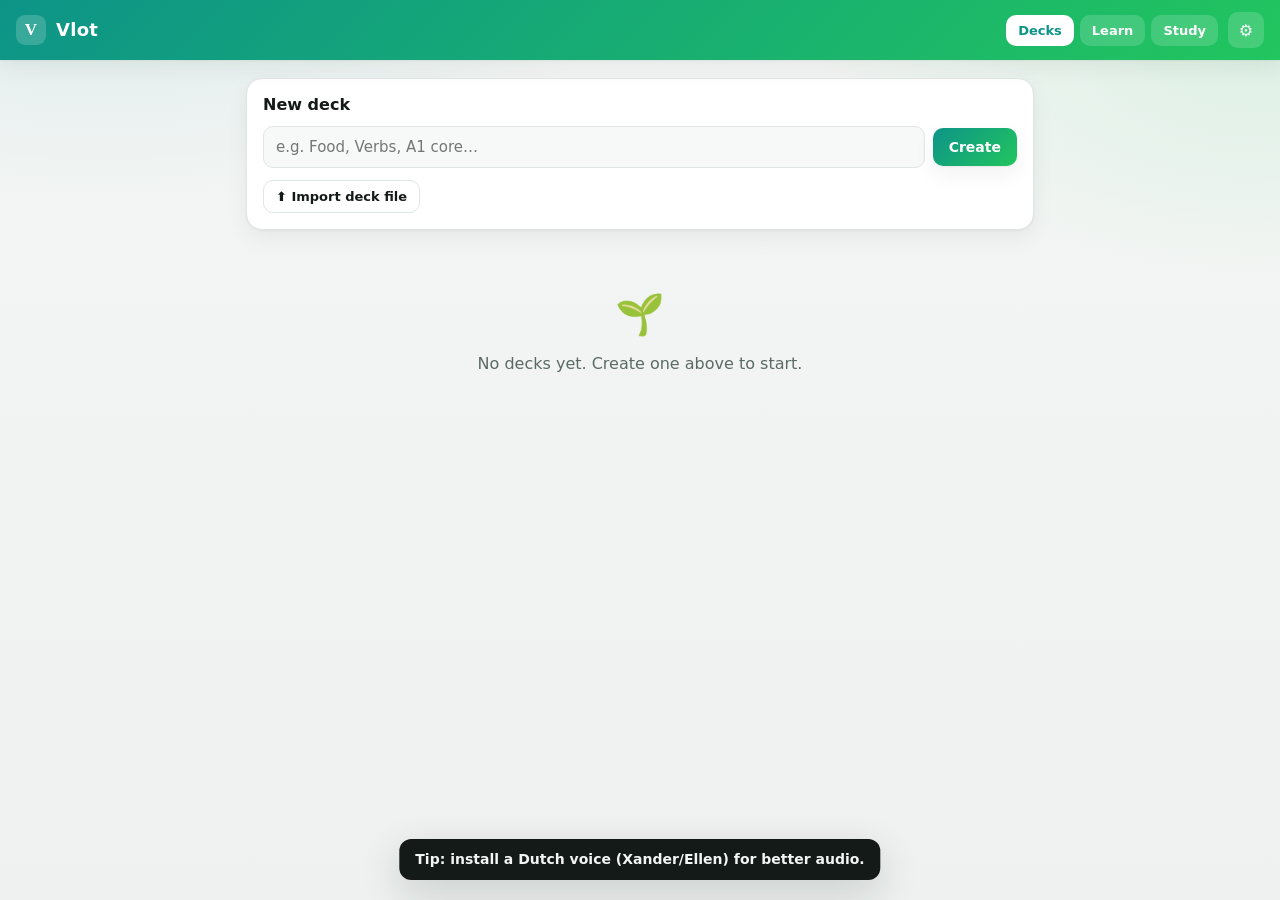
==== index.html @ 84d0a58b "Vlot — Dutch learning PWA (FSRS, curriculum, Inburgering A1+A2, speech)" ====
<!doctype html>
<html lang="en" data-accent="polder">
<head>
<meta charset="utf-8">
<meta name="viewport" content="width=device-width, initial-scale=1, viewport-fit=cover">
<meta name="theme-color" content="#0d9488">
<title>Vlot — Learn Dutch</title>
<link rel="manifest" href="manifest.webmanifest">
<link rel="icon" href="icons/icon.svg" type="image/svg+xml">
<link rel="apple-touch-icon" href="icons/icon-180.png">
<meta name="apple-mobile-web-app-capable" content="yes">
<meta name="apple-mobile-web-app-title" content="Vlot">
<link rel="stylesheet" href="css/app.css">
</head>
<body>
<header>
  <div class="mark">V</div>
  <h1>Vlot</h1>
  <nav>
    <button data-go="decks" class="active">Decks</button>
    <button data-go="learn">Learn</button>
    <button data-go="study">Study</button>
  </nav>
  <button class="iconbtn" id="settingsBtn" title="Settings" aria-label="Settings">⚙️</button>
</header>

<main>
  <!-- DECKS -->
  <section id="scr-decks" class="screen active">
    <div class="card">
      <h2>New deck</h2>
      <div class="row">
        <input type="text" id="newDeckName" placeholder="e.g. Food, Verbs, A1 core…" style="flex:1">
        <button class="btn" id="addDeck">Create</button>
      </div>
      <div class="row" style="margin-top:12px">
        <button class="btn ghost small" id="importBtn">⬆️ Import deck file</button>
        <input type="file" id="importFile" accept="application/json" hidden>
      </div>
    </div>
    <div id="deckList"></div>
  </section>

  <!-- ADD CARD -->
  <section id="scr-add" class="screen">
    <div class="card">
      <div class="row">
        <button class="btn ghost small" id="backToDecks">← Back</button>
        <div class="spacer"></div>
        <span class="muted" id="addDeckLabel"></span>
      </div>
    </div>

    <div class="card">
      <h2>New card</h2>

      <label>Dutch word</label>
      <input type="text" id="cardWord" placeholder="e.g. appel">

      <label>English translation</label>
      <input type="text" id="cardTrans" placeholder="e.g. apple">

      <div class="two">
        <div>
          <label>Type</label>
          <select id="cardPos">
            <option value="">—</option>
            <option value="noun">noun</option>
            <option value="verb">verb</option>
            <option value="adjective">adjective</option>
            <option value="adverb">adverb</option>
            <option value="other">other</option>
          </select>
        </div>
        <div id="articleWrap" hidden>
          <label>Article</label>
          <select id="cardArticle">
            <option value="">—</option>
            <option value="de">de</option>
            <option value="het">het</option>
          </select>
        </div>
      </div>

      <label>Category / topic <span class="muted">(pick or type)</span></label>
      <input type="text" id="cardCategory" list="catList" placeholder="e.g. Food">
      <datalist id="catList"></datalist>
      <div class="chips" id="catChips"></div>

      <label>Example sentence (Dutch)</label>
      <input type="text" id="cardSentence" placeholder="e.g. Ik eet een appel.">

      <label>Sentence translation (English)</label>
      <input type="text" id="cardSentenceTrans" placeholder="e.g. I am eating an apple.">

      <label>Notes / hint <span class="muted">(optional)</span></label>
      <textarea id="cardNotes" placeholder="plural, irregular past, memory trick…"></textarea>

      <label>Image <span class="muted">(type a word and search — free)</span></label>
      <div class="row">
        <input type="text" id="imgQuery" placeholder="Search images…" style="flex:1" autocomplete="off" autocorrect="off" autocapitalize="off" spellcheck="false">
        <button class="btn ghost small" id="searchImg">🔍 Search</button>
      </div>
      <div class="imgs" id="imgResults"></div>
      <div class="chosen" id="chosenWrap" hidden style="margin-top:8px">
        <label>Selected</label><img id="chosenImg" alt="">
      </div>

      <div class="row" style="margin-top:16px">
        <button class="btn" id="saveCard">Save card</button>
        <span class="muted" id="cardCount"></span>
      </div>
      <div class="hint">Pronunciation plays on the study screen (🔊), not here. Images come from Openverse &amp; Wikimedia (free, no signup).</div>
    </div>
  </section>

  <!-- LEARN -->
  <section id="scr-learn" class="screen">
    <div class="card">
      <h2>Your Dutch climb</h2>
      <p class="muted">Every word you add is ranked in the order you add it — working through your frequency book, card #1 is rank 1. As you climb, the levels below fill up.</p>
      <div id="learnStats" class="stats"></div>
      <div id="ladder" class="ladder"></div>
    </div>
    <div class="card">
      <h2>Inburgering — exam track</h2>
      <p class="muted">Ready-made A1 decks for the Basisexamen. Add a pack and it studies like any deck, with 🔊 and 🎤.</p>
      <div id="inburgering"></div>
    </div>
    <div class="card">
      <h2>Grammar mini-lessons</h2>
      <p class="muted">Short notes in plain English with Dutch examples. A1 and A2 now; B1–C1 come later.</p>
      <div id="grammar"></div>
    </div>
  </section>

  <!-- STUDY -->
  <section id="scr-study" class="screen">
    <div id="studyPick" class="card">
      <h2>Study</h2>
      <div id="studyDeckList"></div>
    </div>
    <div id="studyArea" hidden>
      <div class="card">
        <div class="row">
          <button class="btn ghost small" id="stopStudy">← Exit</button>
          <div class="spacer"></div>
          <span class="pill grey" id="studyLeft"></span>
        </div>
      </div>
      <div class="card"><div class="flash" id="flash"></div></div>
    </div>
  </section>
</main>

<!-- Settings sheet -->
<div class="sheet" id="settingsSheet">
  <div class="inner">
    <h2>Settings <button class="btn ghost small" id="closeSettings" style="margin-left:auto">Done</button></h2>
    <label>Accent colour</label>
    <div class="swatches">
      <button class="sw polder" data-accent="polder" aria-pressed="true"><span class="dot"></span><span class="nm">Polder</span></button>
      <button class="sw delft" data-accent="delft" aria-pressed="false"><span class="dot"></span><span class="nm">Delft</span></button>
      <button class="sw tulip" data-accent="tulip" aria-pressed="false"><span class="dot"></span><span class="nm">Tulip</span></button>
      <button class="sw midnight" data-accent="midnight" aria-pressed="false"><span class="dot"></span><span class="nm">Midnight</span></button>
    </div>
    <label style="margin-top:14px">Appearance</label>
    <div class="seg" id="modeSeg">
      <button data-mode="system" class="on">Auto</button>
      <button data-mode="light">Light</button>
      <button data-mode="dark">Dark</button>
    </div>
    <div class="hint" style="margin-top:16px">Vlot is free, offline and stores everything on this device. Scheduling uses <b>FSRS</b>. Export decks to back up or move devices.</div>
  </div>
</div>

<div class="toast" id="toast"></div>

<script src="js/fsrs.js"></script>
<script src="js/curriculum.js"></script>
<script src="js/inburgering.js"></script>
<script src="js/db.js"></script>
<script src="js/tts.js"></script>
<script src="js/images.js"></script>
<script src="js/speech.js"></script>
<script src="js/app.js"></script>
</body>
</html>
---- css/app.css ----
/* ============================================================
   Vlot — app styles. Polder Green default, recolorable, dark mode.
   ============================================================ */
:root{
  --bg:#f4f6f5; --bg2:#eef1ef; --panel:#ffffff; --panel-2:#f7f9f8;
  --ink:#141a18; --muted:#5b6a64; --line:#e0e6e3; --line-2:#eceff0;
  --good:#16a34a; --warn:#d97706; --bad:#dc2626; --info:#2563eb;
  --radius:16px; --shadow:0 1px 2px rgba(16,26,22,.05),0 8px 22px rgba(16,26,22,.06);
  --shadow-lg:0 14px 40px rgba(16,26,22,.16);
  --a1:#0d9488; --a2:#22c55e; --a-ink:#ffffff; --a-soft:rgba(13,148,136,.10);
}
:root[data-accent="delft"]{ --a1:#2563eb; --a2:#06b6d4; --a-soft:rgba(37,99,235,.10) }
:root[data-accent="tulip"]{ --a1:#db2777; --a2:#7c3aed; --a-soft:rgba(219,39,119,.10) }
:root[data-accent="polder"]{ --a1:#0d9488; --a2:#22c55e; --a-soft:rgba(13,148,136,.10) }
:root[data-accent="midnight"]{ --a1:#4f46e5; --a2:#334155; --a-soft:rgba(79,70,229,.10) }

@media (prefers-color-scheme: dark){
  :root:not([data-theme="light"]){
    --bg:#0b0f0d; --bg2:#090c0b; --panel:#141a17; --panel-2:#10150f;
    --ink:#eef3f0; --muted:#93a29b; --line:#232c28; --line-2:#1a221e;
    --shadow:0 1px 2px rgba(0,0,0,.4),0 10px 26px rgba(0,0,0,.45); --shadow-lg:0 16px 46px rgba(0,0,0,.6);
    --a-soft:rgba(13,148,136,.20);
  }
  :root:not([data-theme="light"])[data-accent="delft"]{ --a-soft:rgba(37,99,235,.20) }
  :root:not([data-theme="light"])[data-accent="tulip"]{ --a-soft:rgba(219,39,119,.20) }
  :root:not([data-theme="light"])[data-accent="midnight"]{ --a-soft:rgba(79,70,229,.22) }
}
:root[data-theme="dark"]{
  --bg:#0b0f0d; --bg2:#090c0b; --panel:#141a17; --panel-2:#10150f;
  --ink:#eef3f0; --muted:#93a29b; --line:#232c28; --line-2:#1a221e;
  --shadow:0 1px 2px rgba(0,0,0,.4),0 10px 26px rgba(0,0,0,.45); --shadow-lg:0 16px 46px rgba(0,0,0,.6);
  --a-soft:rgba(13,148,136,.20);
}

*{box-sizing:border-box}
html,body{height:100%}
body{
  margin:0;color:var(--ink);
  font-family:system-ui,-apple-system,"Segoe UI",Roboto,Helvetica,Arial,sans-serif;
  line-height:1.5;-webkit-font-smoothing:antialiased;
  background:
    radial-gradient(900px 440px at 8% -6%, var(--a-soft), transparent 60%),
    radial-gradient(760px 420px at 100% 2%, color-mix(in srgb,var(--a2) 12%, transparent), transparent 62%),
    linear-gradient(var(--bg),var(--bg2));
  background-attachment:fixed;
}
button,input,select,textarea{font-family:inherit}
h1,h2,h3{margin:0;line-height:1.2}

/* Header */
header{position:sticky;top:0;z-index:20;background:linear-gradient(135deg,var(--a1),var(--a2));
  color:#fff;padding:12px 16px;display:flex;align-items:center;gap:10px;box-shadow:var(--shadow)}
header .mark{width:30px;height:30px;border-radius:9px;background:rgba(255,255,255,.18);
  display:grid;place-items:center;font-weight:900;font-size:17px;font-family:Georgia,serif}
header h1{font-size:18px;font-weight:800;letter-spacing:.3px}
header .flag{font-size:16px;margin-left:-4px;opacity:.9}
header nav{margin-left:auto;display:flex;gap:6px}
header nav button{background:rgba(255,255,255,.16);color:#fff;border:0;padding:8px 12px;
  border-radius:10px;cursor:pointer;font-size:13px;font-weight:700}
header nav button.active{background:#fff;color:var(--a1)}
header .iconbtn{background:rgba(255,255,255,.16);border:0;color:#fff;width:36px;height:36px;
  border-radius:10px;cursor:pointer;font-size:16px}

main{max-width:820px;margin:0 auto;padding:18px 16px 60px}
.screen{display:none} .screen.active{display:block;animation:fade .18s ease}
@keyframes fade{from{opacity:0;transform:translateY(4px)}to{opacity:1;transform:none}}

.card{background:var(--panel);border:1px solid var(--line);border-radius:var(--radius);
  padding:16px;box-shadow:var(--shadow);margin-bottom:14px}
h2{font-size:16px;font-weight:800;margin-bottom:12px}
label{display:block;font-size:12.5px;color:var(--muted);margin:12px 0 4px;font-weight:700}
label:first-child{margin-top:0}
input[type=text],textarea,select{width:100%;padding:11px 12px;border:1px solid var(--line);
  border-radius:10px;font-size:15px;background:var(--panel-2);color:var(--ink)}
textarea{min-height:60px;resize:vertical}
input[type=text]:focus,textarea:focus,select:focus{outline:2px solid var(--a1);border-color:var(--a1)}
.two{display:grid;grid-template-columns:1fr 1fr;gap:10px}
.btn{background:linear-gradient(135deg,var(--a1),var(--a2));color:#fff;border:0;padding:11px 16px;
  border-radius:10px;cursor:pointer;font-size:14px;font-weight:800;box-shadow:var(--shadow)}
.btn:hover{filter:brightness(1.05)} .btn:active{transform:translateY(1px)}
.btn.ghost{background:var(--panel);color:var(--ink);border:1px solid var(--line);box-shadow:none;font-weight:700}
.btn.small{padding:8px 12px;font-size:13px}
.btn.icon{padding:9px 11px}
.row{display:flex;gap:8px;flex-wrap:wrap;align-items:center}
.spacer{flex:1}
.muted{color:var(--muted);font-size:13px}
.hint{font-size:12px;color:var(--muted);margin-top:8px}
a{color:var(--a1)}

/* Deck list */
.deck{display:flex;align-items:center;gap:12px;padding:14px;border:1px solid var(--line);
  border-radius:var(--radius);background:var(--panel);margin-bottom:10px;box-shadow:var(--shadow)}
.deck .name{font-weight:800;font-size:15px}
.deck .meta{font-size:12px;color:var(--muted);margin-top:2px}
.pill{background:linear-gradient(135deg,var(--a1),var(--a2));color:#fff;border-radius:999px;
  padding:3px 10px;font-size:12px;font-weight:800;white-space:nowrap}
.pill.grey{background:var(--line);color:var(--muted)}

/* Image search */
.imgs{display:grid;grid-template-columns:repeat(auto-fill,minmax(84px,1fr));gap:8px;margin-top:8px}
.imgs img{width:100%;height:84px;object-fit:cover;border-radius:10px;cursor:pointer;
  border:3px solid transparent;background:var(--line)}
.imgs img.sel{border-color:var(--a1)}
.chosen img{max-height:150px;border-radius:12px;border:1px solid var(--line)}

/* Category chips (pick-or-type) */
.chips{display:flex;gap:6px;flex-wrap:wrap;margin-top:6px}
.chip{background:var(--a-soft);color:var(--a1);border:1px solid var(--line);border-radius:999px;
  padding:4px 10px;font-size:12px;font-weight:700;cursor:pointer}
.chip:hover{border-color:var(--a1)}

/* Study */
.flash{min-height:300px;display:flex;flex-direction:column;align-items:center;justify-content:center;
  text-align:center;padding:20px;gap:12px}
.flash .cat{font-size:11px;font-weight:800;background:var(--a-soft);color:var(--a1);
  border:1px solid var(--line);padding:3px 10px;border-radius:999px}
.flash .word{font-size:36px;font-weight:900;display:flex;align-items:center;gap:10px;justify-content:center}
.flash .spk{background:var(--a-soft);color:var(--a1);border:1px solid var(--line);border-radius:10px;
  width:38px;height:38px;font-size:17px;cursor:pointer}
.flash .trans{font-size:24px;font-weight:800;color:var(--a1)}
.flash .article{font-size:14px;color:var(--muted);font-weight:700}
.flash img.cardimg{max-height:170px;border-radius:12px;border:1px solid var(--line)}
.flash .sentence{font-size:15px;font-style:italic;color:var(--ink);background:var(--a-soft);
  border-radius:12px;padding:10px 14px;display:flex;align-items:center;gap:8px;max-width:100%}
.flash .sentence .spk{width:32px;height:32px;font-size:14px}
.flash .senttrans{font-size:13px;color:var(--muted)}
.flash .notes{font-size:13px;color:var(--muted);border-top:1px dashed var(--line);padding-top:10px;margin-top:2px}
/* speech practice */
.speak{width:100%;max-width:340px;display:flex;flex-direction:column;gap:8px;align-items:center}
.speakbtn{background:var(--a-soft);color:var(--a1);border:1px solid var(--line);border-radius:12px;
  padding:10px 16px;font-weight:800;font-size:14px;cursor:pointer}
.speakbtn:hover{border-color:var(--a1)}
.speakbtn.live{background:var(--bad);color:#fff;border-color:var(--bad);animation:pulse 1s infinite}
@keyframes pulse{0%,100%{opacity:1}50%{opacity:.65}}
.speakres{width:100%}
.meter{height:12px;border-radius:99px;background:var(--line);overflow:hidden}
.meter > i{display:block;height:100%;width:0;border-radius:99px;transition:width .3s;
  background:linear-gradient(90deg,#ef4444,#f59e0b 55%,#22c55e)}
.speaktxt{font-size:13px;color:var(--muted);margin-top:6px;text-align:center}
.speaktxt b{color:var(--ink)}

.grades{display:grid;grid-template-columns:repeat(4,1fr);gap:8px;width:100%;margin-top:6px}
.grades button{border:0;border-radius:12px;padding:12px 6px;color:#fff;cursor:pointer;font-weight:800;
  font-size:14px;display:flex;flex-direction:column;gap:3px;box-shadow:var(--shadow)}
.grades small{font-weight:600;opacity:.9;font-size:11px}
.g-again{background:var(--bad)} .g-hard{background:var(--warn)} .g-good{background:var(--good)} .g-easy{background:var(--info)}

.empty{text-align:center;color:var(--muted);padding:40px 12px}
.empty .big{font-size:40px;margin-bottom:8px}

/* Learn — curriculum ladder */
.stats{display:flex;gap:10px;flex-wrap:wrap;margin:14px 0 4px}
.stat{flex:1;min-width:110px;background:var(--panel-2);border:1px solid var(--line);
  border-radius:14px;padding:12px;text-align:center}
.stat .n{font-size:24px;font-weight:900;color:var(--a1);line-height:1.1}
.stat .l{font-size:10.5px;color:var(--muted);font-weight:800;text-transform:uppercase;letter-spacing:.5px;margin-top:4px}
.ladder{display:flex;flex-direction:column;gap:10px;margin-top:12px}
.band{border:1px solid var(--line);border-radius:14px;padding:12px;background:var(--panel-2)}
.band-top{display:flex;align-items:center;gap:10px}
.band .lvl{font-weight:900;font-size:14px;background:var(--a-soft);color:var(--a1);
  border:1px solid var(--line);border-radius:10px;padding:5px 10px;flex:none}
.band .ti{font-weight:800;font-size:14px}
.band .bl{font-size:12px;color:var(--muted)}
.band .cnt{margin-left:auto;font-size:12px;font-weight:800;color:var(--muted);white-space:nowrap;flex:none}
.bar{height:10px;border-radius:99px;background:var(--line);overflow:hidden;margin-top:10px}
.bar > i{display:block;height:100%;width:0;border-radius:99px;transition:width .4s;
  background:linear-gradient(90deg,var(--a1),var(--a2))}
.band .actions{margin-top:10px}

/* Inburgering panel */
.exam{border:1px solid var(--line);border-radius:14px;padding:12px;background:var(--panel-2);margin-bottom:12px}
.exam-hd{font-weight:800;font-size:14px;margin-bottom:8px}
.exam-row{display:flex;align-items:center;gap:10px;padding:7px 0;border-top:1px solid var(--line-2)}
.exam-row .lvl{font-weight:900;font-size:12px;background:var(--a-soft);color:var(--a1);
  border:1px solid var(--line);border-radius:8px;padding:3px 8px;flex:none}
.exam-row .ti{font-weight:700;font-size:13.5px}
.exam-row .bl{font-size:12px;color:var(--muted)}
.exam-row .cnt{margin-left:auto;font-size:12px;font-weight:800;color:var(--a1);white-space:nowrap;flex:none}
.exam-note{font-size:12px;color:var(--muted);margin-top:10px;line-height:1.5}
.exam-note.a2{border:1px dashed var(--line);border-radius:12px;padding:10px 12px;margin-top:12px;background:var(--panel-2)}
.exam-note b{color:var(--ink)}
.pack{border:1px solid var(--line);border-radius:14px;padding:12px;background:var(--panel-2);margin-bottom:10px}
.pack-hd{display:flex;gap:10px;align-items:flex-start}
.pack .pico{font-size:22px;flex:none;line-height:1.2}
.pack .ti{font-weight:800;font-size:14px}
.pack .bl{font-size:12.5px;color:var(--muted);margin-top:2px}
.pack-ft{display:flex;align-items:center;gap:10px;margin-top:10px}
.pack-ft .meta{font-size:12px;color:var(--muted)}
.pack-ft button{margin-left:auto;flex:none}

/* Grammar lessons (accordion) */
.lesson{border:1px solid var(--line);border-radius:12px;margin-top:8px;overflow:hidden;background:var(--panel-2)}
.lesson > summary{cursor:pointer;padding:12px;font-weight:800;font-size:14px;
  display:flex;align-items:center;gap:8px;list-style:none}
.lesson > summary::-webkit-details-marker{display:none}
.lesson[open] > summary{border-bottom:1px solid var(--line)}
.lesson .tag{font-size:10px;font-weight:900;background:var(--a-soft);color:var(--a1);
  border:1px solid var(--line);border-radius:99px;padding:2px 8px;flex:none}
.lesson .body{padding:12px 14px;font-size:14px;line-height:1.6;color:var(--muted)}
.lesson .body b{color:var(--ink)}
.lesson .ex{background:var(--a-soft);color:var(--ink);border-radius:10px;
  padding:8px 12px;margin:8px 0;font-style:italic}

/* Toast */
.toast{position:fixed;bottom:20px;left:50%;transform:translateX(-50%) translateY(10px);
  background:var(--ink);color:var(--bg);padding:10px 16px;border-radius:12px;font-size:14px;font-weight:600;
  box-shadow:var(--shadow-lg);opacity:0;transition:.22s;pointer-events:none;z-index:60;max-width:90vw;text-align:center}
.toast.show{opacity:1;transform:translateX(-50%) translateY(0)}

/* Settings sheet */
.sheet{position:fixed;inset:0;background:rgba(0,0,0,.4);display:none;align-items:flex-end;z-index:50}
.sheet.open{display:flex}
.sheet .inner{background:var(--panel);width:100%;max-width:820px;margin:0 auto;border-radius:18px 18px 0 0;
  padding:18px 16px 26px;box-shadow:var(--shadow-lg);max-height:85vh;overflow:auto}
.sheet h2{display:flex;align-items:center}
.swatches{display:flex;gap:10px;flex-wrap:wrap;margin-top:6px}
.sw{cursor:pointer;border:2px solid transparent;border-radius:12px;padding:6px 8px 8px;display:flex;
  flex-direction:column;align-items:center;gap:5px;background:var(--panel-2);min-width:66px}
.sw .dot{width:34px;height:24px;border-radius:8px}
.sw .nm{font-size:11px;font-weight:800}
.sw[aria-pressed="true"]{border-color:var(--a1)}
.sw.polder .dot{background:linear-gradient(135deg,#0d9488,#22c55e)}
.sw.delft .dot{background:linear-gradient(135deg,#2563eb,#06b6d4)}
.sw.tulip .dot{background:linear-gradient(135deg,#db2777,#7c3aed)}
.sw.midnight .dot{background:linear-gradient(135deg,#4f46e5,#334155)}
.seg{display:flex;gap:6px;margin-top:6px}
.seg button{flex:1;padding:9px;border-radius:10px;border:1px solid var(--line);background:var(--panel-2);
  color:var(--ink);font-weight:700;font-size:13px;cursor:pointer}
.seg button.on{background:var(--a-soft);border-color:var(--a1);color:var(--a1)}
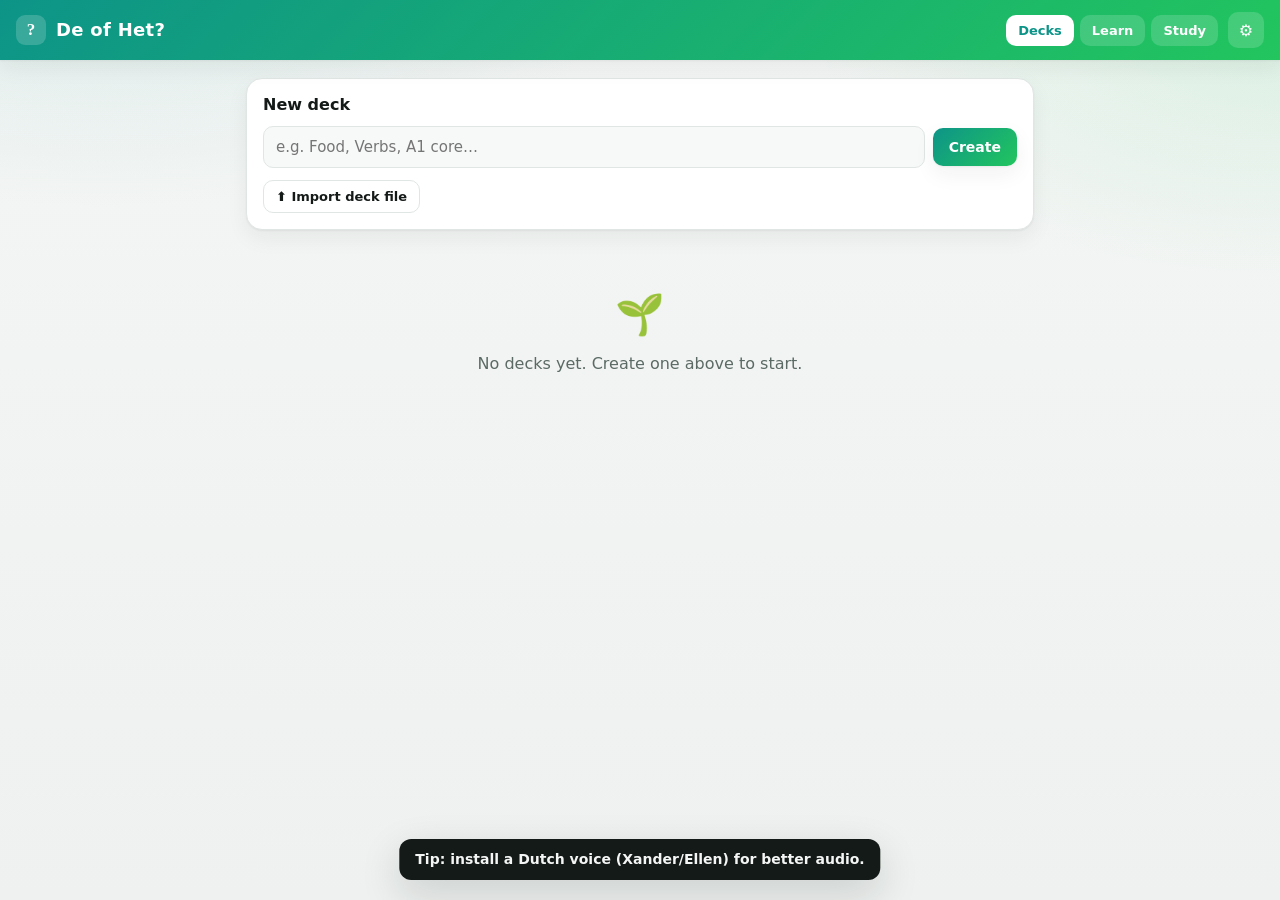
==== commit 2685f0f1: "Rename app to 'De of Het?' with new stacked de/of/het? icon" ====
--- a/index.html
+++ b/index.html
@@ -4,18 +4,18 @@
 <meta charset="utf-8">
 <meta name="viewport" content="width=device-width, initial-scale=1, viewport-fit=cover">
 <meta name="theme-color" content="#0d9488">
-<title>Vlot — Learn Dutch</title>
+<title>De of Het? — Learn Dutch</title>
 <link rel="manifest" href="manifest.webmanifest">
 <link rel="icon" href="icons/icon.svg" type="image/svg+xml">
 <link rel="apple-touch-icon" href="icons/icon-180.png">
 <meta name="apple-mobile-web-app-capable" content="yes">
-<meta name="apple-mobile-web-app-title" content="Vlot">
+<meta name="apple-mobile-web-app-title" content="De of Het?">
 <link rel="stylesheet" href="css/app.css">
 </head>
 <body>
 <header>
-  <div class="mark">V</div>
-  <h1>Vlot</h1>
+  <div class="mark">?</div>
+  <h1>De of Het?</h1>
   <nav>
     <button data-go="decks" class="active">Decks</button>
     <button data-go="learn">Learn</button>
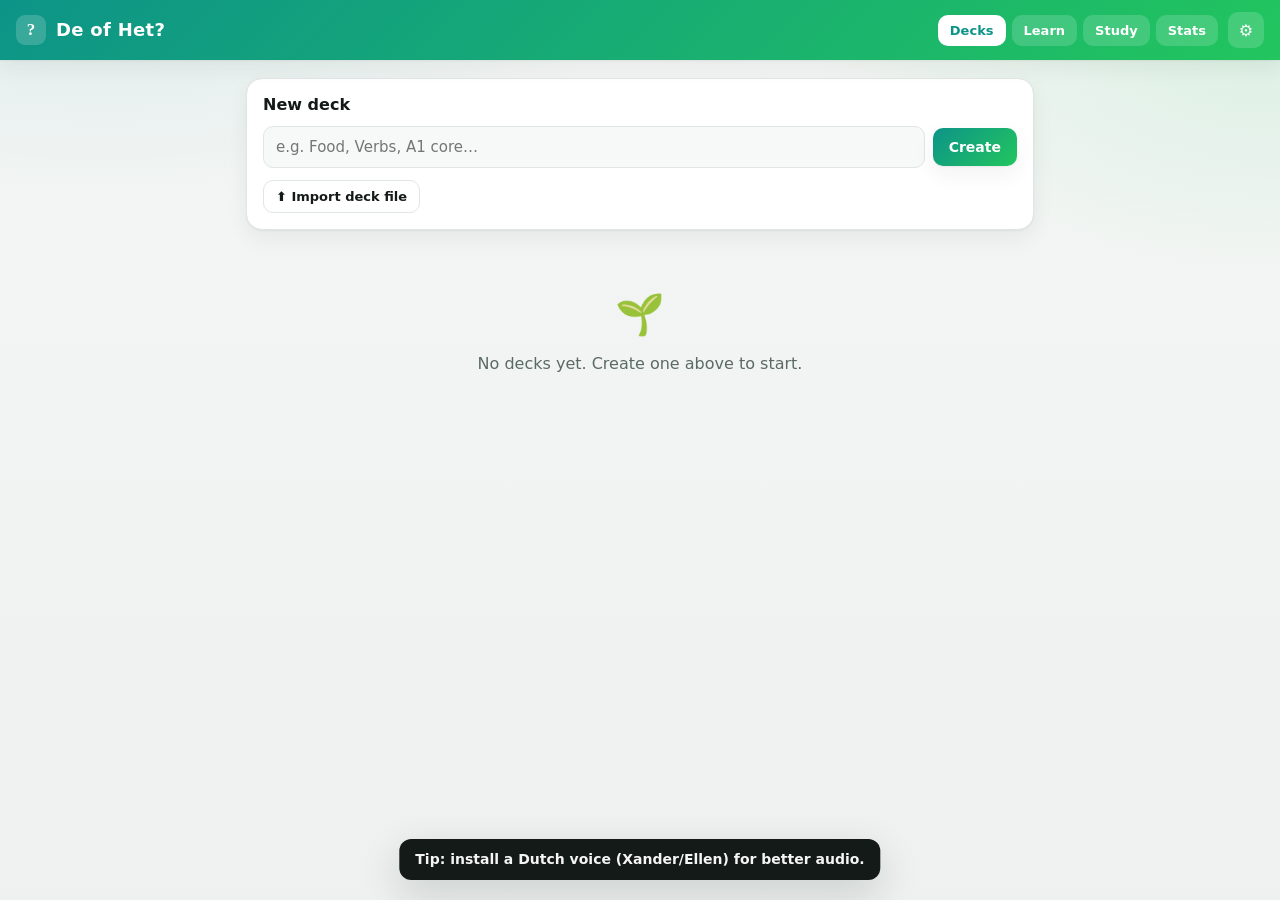
==== commit b7ae4f9c: "Add Progress (Stats) screen — gentle no-guilt streak, climb forecast, exam readiness, tough cards" ====
--- a/index.html
+++ b/index.html
@@ -20,6 +20,7 @@
     <button data-go="decks" class="active">Decks</button>
     <button data-go="learn">Learn</button>
     <button data-go="study">Study</button>
+    <button data-go="progress">Stats</button>
   </nav>
   <button class="iconbtn" id="settingsBtn" title="Settings" aria-label="Settings">⚙️</button>
 </header>
@@ -151,6 +152,29 @@
       <div class="card"><div class="flash" id="flash"></div></div>
     </div>
   </section>
+
+  <!-- PROGRESS -->
+  <section id="scr-progress" class="screen">
+    <div class="card">
+      <h2>Your progress</h2>
+      <p class="muted">Small steps add up. There's no streak to lose here — come back whenever it suits you.</p>
+      <div id="progStats" class="stats"></div>
+      <div id="progWeek"></div>
+    </div>
+    <div class="card" id="progForecastCard" hidden>
+      <h2>Your climb</h2>
+      <div id="progForecast"></div>
+    </div>
+    <div class="card" id="progExamCard" hidden>
+      <h2>Exam readiness</h2>
+      <div id="progExam"></div>
+    </div>
+    <div class="card" id="progToughCard" hidden>
+      <h2>Worth another look</h2>
+      <p class="muted">The words you trip over most — no shame, just handy to revisit.</p>
+      <div id="progTough"></div>
+    </div>
+  </section>
 </main>
 
 <!-- Settings sheet -->
@@ -170,7 +194,7 @@
       <button data-mode="light">Light</button>
       <button data-mode="dark">Dark</button>
     </div>
-    <div class="hint" style="margin-top:16px">Vlot is free, offline and stores everything on this device. Scheduling uses <b>FSRS</b>. Export decks to back up or move devices.</div>
+    <div class="hint" style="margin-top:16px"><b>De of Het?</b> is free, offline and stores everything on this device. Scheduling uses <b>FSRS</b>. Export decks to back up or move devices.</div>
   </div>
 </div>
 
--- a/css/app.css
+++ b/css/app.css
@@ -60,6 +60,11 @@
 header nav button.active{background:#fff;color:var(--a1)}
 header .iconbtn{background:rgba(255,255,255,.16);border:0;color:#fff;width:36px;height:36px;
   border-radius:10px;cursor:pointer;font-size:16px}
+/* On phones, hide the wordmark so the 4 nav tabs fit; the ? tile still brands it. */
+@media (max-width:520px){
+  header h1{position:absolute;width:1px;height:1px;overflow:hidden;clip:rect(0 0 0 0)}
+  header nav button{padding:8px 10px}
+}
 
 main{max-width:820px;margin:0 auto;padding:18px 16px 60px}
 .screen{display:none} .screen.active{display:block;animation:fade .18s ease}
@@ -167,6 +172,18 @@
   background:linear-gradient(90deg,var(--a1),var(--a2))}
 .band .actions{margin-top:10px}
 
+/* Progress — gentle week row + tough cards */
+.days{display:flex;gap:8px;justify-content:center;margin:16px 0 8px;flex-wrap:wrap}
+.day{width:32px;height:32px;border-radius:9px;display:grid;place-items:center;
+  font-size:11px;font-weight:800;background:var(--panel-2);border:1px solid var(--line);color:var(--muted)}
+.day.on{background:linear-gradient(135deg,var(--a1),var(--a2));color:#fff;border-color:transparent;box-shadow:var(--shadow)}
+.tough{display:flex;align-items:center;gap:10px;padding:9px 0;border-top:1px solid var(--line-2)}
+.tough:first-child{border-top:0}
+.tough .tw{font-weight:800;font-size:14px}
+.tough .tt{color:var(--muted);font-size:13px;min-width:0;overflow:hidden;text-overflow:ellipsis;white-space:nowrap}
+.tough .tx{margin-left:auto;flex:none;font-size:11px;font-weight:800;color:var(--warn);
+  background:var(--a-soft);border-radius:999px;padding:2px 8px}
+
 /* Inburgering panel */
 .exam{border:1px solid var(--line);border-radius:14px;padding:12px;background:var(--panel-2);margin-bottom:12px}
 .exam-hd{font-weight:800;font-size:14px;margin-bottom:8px}
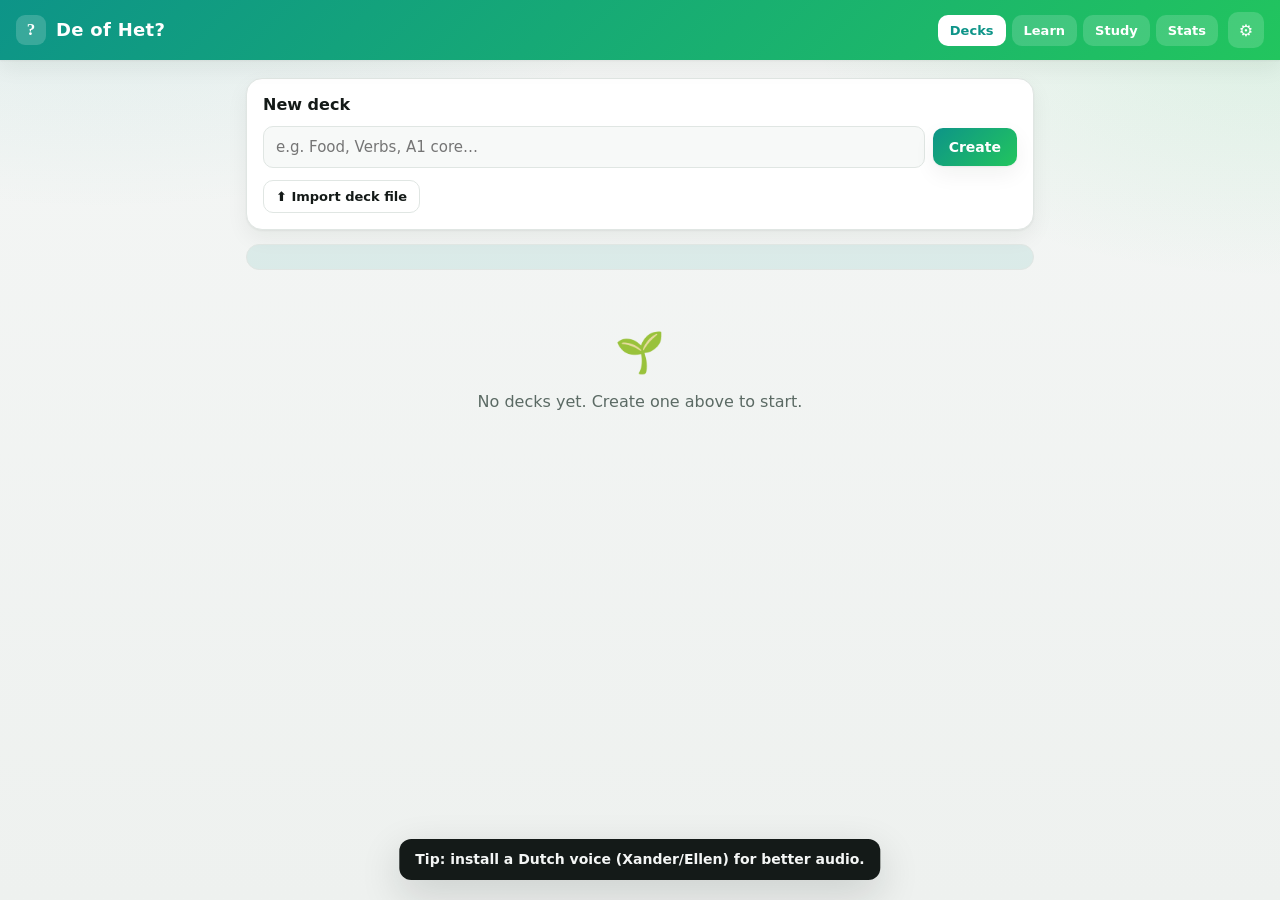
==== commit 8faebee2: "Add per-card edit/delete browser and full backup/restore with gentle nudge" ====
--- a/index.html
+++ b/index.html
@@ -39,6 +39,7 @@
         <input type="file" id="importFile" accept="application/json" hidden>
       </div>
     </div>
+    <div class="nudge" id="backupNudge" hidden></div>
     <div id="deckList"></div>
   </section>
 
@@ -53,7 +54,7 @@
     </div>
 
     <div class="card">
-      <h2>New card</h2>
+      <h2 id="addTitle">New card</h2>
 
       <label>Dutch word</label>
       <input type="text" id="cardWord" placeholder="e.g. appel">
@@ -175,6 +176,32 @@
       <div id="progTough"></div>
     </div>
   </section>
+
+  <!-- EXAM (mock) -->
+  <section id="scr-exam" class="screen">
+    <div class="card" id="examSetup"></div>
+    <div class="card" id="examQuiz" hidden></div>
+    <div class="card" id="examResult" hidden></div>
+  </section>
+
+  <!-- CARD BROWSER -->
+  <section id="scr-cards" class="screen">
+    <div class="card">
+      <div class="row">
+        <button class="btn ghost small" id="cardsBack">← Decks</button>
+        <div class="spacer"></div>
+        <span class="muted" id="cardsDeckLabel"></span>
+      </div>
+    </div>
+    <div class="card">
+      <div class="row" style="margin-bottom:8px">
+        <h2 style="margin:0">Cards</h2>
+        <div class="spacer"></div>
+        <button class="btn small" id="cardsAdd">+ Add card</button>
+      </div>
+      <div id="cardList"></div>
+    </div>
+  </section>
 </main>
 
 <!-- Settings sheet -->
@@ -194,7 +221,14 @@
       <button data-mode="light">Light</button>
       <button data-mode="dark">Dark</button>
     </div>
-    <div class="hint" style="margin-top:16px"><b>De of Het?</b> is free, offline and stores everything on this device. Scheduling uses <b>FSRS</b>. Export decks to back up or move devices.</div>
+    <label style="margin-top:14px">Your data</label>
+    <div class="row">
+      <button class="btn ghost small" id="backupBtn">⬇️ Back up everything</button>
+      <button class="btn ghost small" id="restoreBtn">⬆️ Restore backup</button>
+      <input type="file" id="restoreFile" accept="application/json" hidden>
+    </div>
+    <div class="hint" id="backupInfo"></div>
+    <div class="hint" style="margin-top:16px"><b>De of Het?</b> is free, offline and stores everything on this device. Scheduling uses <b>FSRS</b>. Back up regularly — your cards live only here.</div>
   </div>
 </div>
 
--- a/css/app.css
+++ b/css/app.css
@@ -123,6 +123,9 @@
 .flash .spk{background:var(--a-soft);color:var(--a1);border:1px solid var(--line);border-radius:10px;
   width:38px;height:38px;font-size:17px;cursor:pointer}
 .flash .trans{font-size:24px;font-weight:800;color:var(--a1)}
+/* gentle reveal for the answer side (these elements only exist once flipped) */
+.flash .trans,.flash .grades,.flash img.cardimg,.flash .sentence,.flash .notes{animation:reveal .22s ease both}
+@keyframes reveal{from{opacity:0;transform:translateY(6px)}to{opacity:1;transform:none}}
 .flash .article{font-size:14px;color:var(--muted);font-weight:700}
 .flash img.cardimg{max-height:170px;border-radius:12px;border:1px solid var(--line)}
 .flash .sentence{font-size:15px;font-style:italic;color:var(--ink);background:var(--a-soft);
@@ -177,6 +180,7 @@
 .day{width:32px;height:32px;border-radius:9px;display:grid;place-items:center;
   font-size:11px;font-weight:800;background:var(--panel-2);border:1px solid var(--line);color:var(--muted)}
 .day.on{background:linear-gradient(135deg,var(--a1),var(--a2));color:#fff;border-color:transparent;box-shadow:var(--shadow)}
+.day.today{outline:2px solid var(--a1);outline-offset:2px}
 .tough{display:flex;align-items:center;gap:10px;padding:9px 0;border-top:1px solid var(--line-2)}
 .tough:first-child{border-top:0}
 .tough .tw{font-weight:800;font-size:14px}
@@ -205,6 +209,39 @@
 .pack-ft .meta{font-size:12px;color:var(--muted)}
 .pack-ft button{margin-left:auto;flex:none}
 
+/* Card browser rows */
+.deck .dtap:hover .name{color:var(--a1)}
+.crow{display:flex;align-items:center;gap:10px;padding:11px 0;border-top:1px solid var(--line-2)}
+.crow:first-child{border-top:0}
+.crow .cw{font-weight:800;font-size:15px;white-space:nowrap;overflow:hidden;text-overflow:ellipsis}
+.crow .ct{font-size:13px;color:var(--muted);white-space:nowrap;overflow:hidden;text-overflow:ellipsis}
+
+/* Backup nudge banner */
+.nudge{display:flex;align-items:center;gap:10px;flex-wrap:wrap;background:var(--a-soft);
+  border:1px solid var(--line);border-radius:14px;padding:12px 14px;margin-bottom:12px;font-size:13px}
+.nudge > span{min-width:0;flex:1 1 220px}
+.nudge button{flex:none;margin-left:auto}
+
+/* Mock exam */
+#scr-exam .qhead{display:flex;align-items:center;gap:10px;margin-bottom:6px}
+.exam-timer{margin-left:auto;font-weight:800;font-variant-numeric:tabular-nums;
+  background:var(--a-soft);color:var(--a1);border:1px solid var(--line);border-radius:999px;padding:4px 12px}
+.exam-timer.low{background:var(--bad);color:#fff;border-color:transparent;animation:pulse 1s infinite}
+.qprompt{font-size:22px;font-weight:800;text-align:center;margin:18px 12px 20px;line-height:1.35}
+.opts{display:flex;flex-direction:column;gap:10px}
+.opt{text-align:left;background:var(--panel-2);border:1px solid var(--line);border-radius:12px;
+  padding:14px 16px;font-size:15px;font-weight:600;color:var(--ink);cursor:pointer}
+.opt:hover{border-color:var(--a1)} .opt:active{transform:translateY(1px)}
+.result-hero{text-align:center;padding:10px 0 4px}
+.result-score{font-size:46px;font-weight:900;color:var(--a1);line-height:1}
+.result-badge{display:inline-block;font-weight:900;border-radius:999px;padding:6px 16px;font-size:14px;margin-top:10px}
+.result-badge.pass{background:var(--good);color:#fff}
+.result-badge.fail{background:var(--warn);color:#fff}
+.miss{border-top:1px solid var(--line-2);padding:10px 0}
+.miss .mq{font-weight:700;font-size:14px}
+.miss .my{font-size:13px;color:var(--bad);margin-top:2px}
+.miss .mc{font-size:13px;color:var(--good)}
+
 /* Grammar lessons (accordion) */
 .lesson{border:1px solid var(--line);border-radius:12px;margin-top:8px;overflow:hidden;background:var(--panel-2)}
 .lesson > summary{cursor:pointer;padding:12px;font-weight:800;font-size:14px;
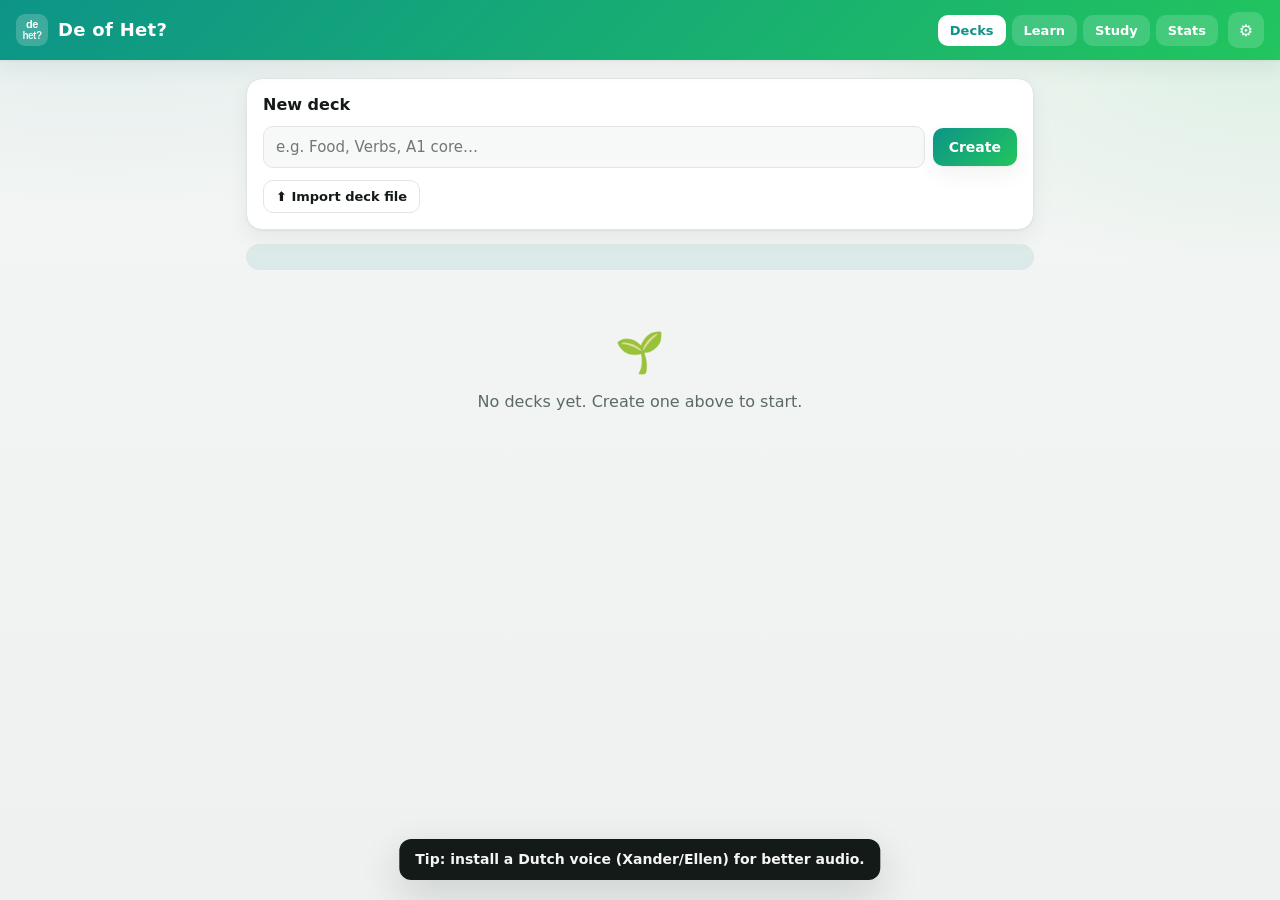
==== commit 5aa048ce: "Header badge: replace lone '?' with stacked de/het? wordmark matching the icon" ====
--- a/index.html
+++ b/index.html
@@ -14,7 +14,7 @@
 </head>
 <body>
 <header>
-  <div class="mark">?</div>
+  <div class="mark"><span>de</span><span>het?</span></div>
   <h1>De of Het?</h1>
   <nav>
     <button data-go="decks" class="active">Decks</button>
--- a/css/app.css
+++ b/css/app.css
@@ -50,8 +50,11 @@
 /* Header */
 header{position:sticky;top:0;z-index:20;background:linear-gradient(135deg,var(--a1),var(--a2));
   color:#fff;padding:12px 16px;display:flex;align-items:center;gap:10px;box-shadow:var(--shadow)}
-header .mark{width:30px;height:30px;border-radius:9px;background:rgba(255,255,255,.18);
-  display:grid;place-items:center;font-weight:900;font-size:17px;font-family:Georgia,serif}
+header .mark{width:32px;height:32px;border-radius:9px;background:rgba(255,255,255,.20);
+  display:flex;flex-direction:column;align-items:center;justify-content:center;
+  font-family:Helvetica,Arial,sans-serif;font-weight:800;font-size:11px;line-height:1;
+  letter-spacing:-.5px;color:#fff}
+header .mark span:last-child{font-size:10px;opacity:.9;margin-top:1px}
 header h1{font-size:18px;font-weight:800;letter-spacing:.3px}
 header .flag{font-size:16px;margin-left:-4px;opacity:.9}
 header nav{margin-left:auto;display:flex;gap:6px}
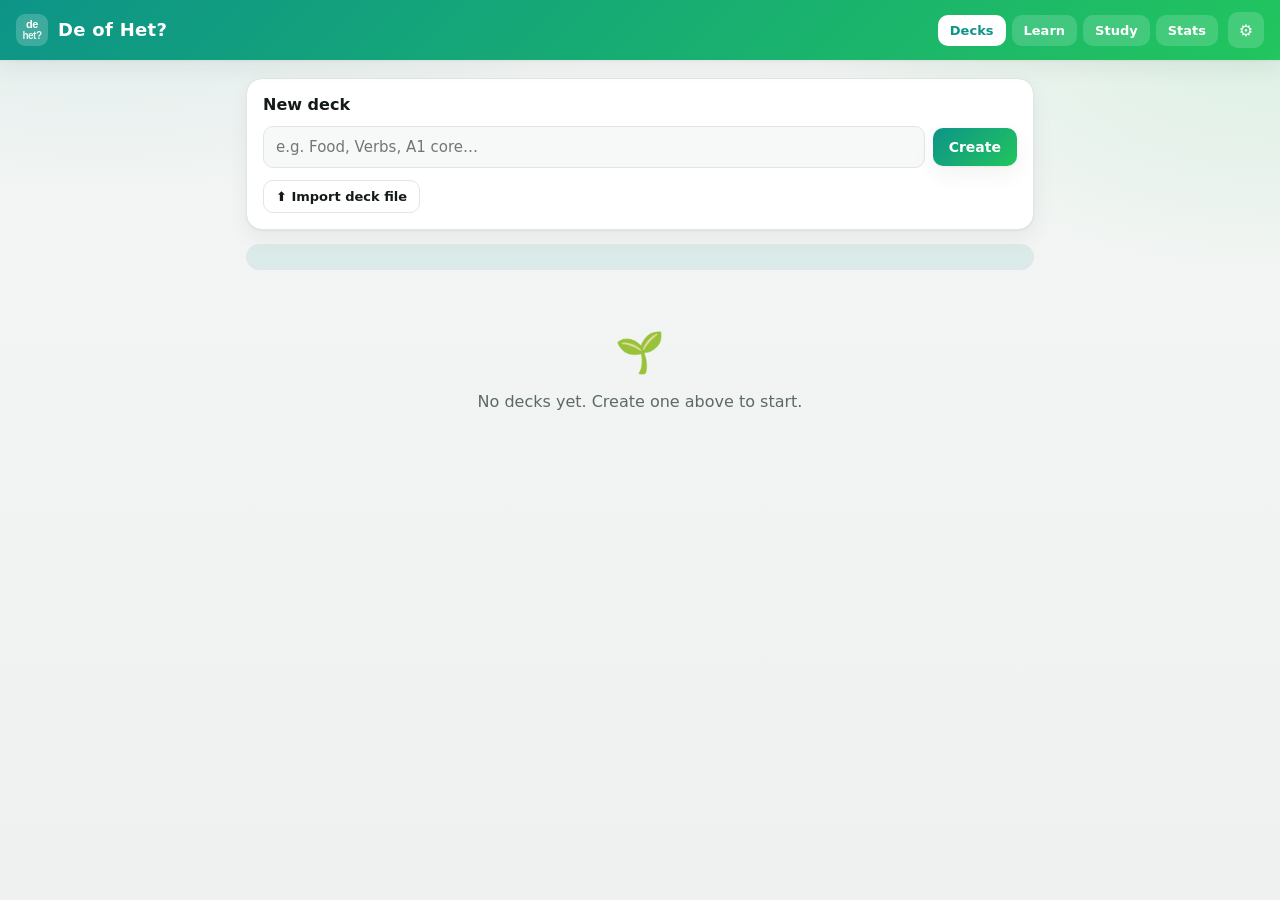
==== commit 6ac9499d: "Image search: Wikipedia lead photo first, own photo (camera/library), More button Co-Authored-By: Cl" ====
--- a/index.html
+++ b/index.html
@@ -71,6 +71,12 @@
             <option value="verb">verb</option>
             <option value="adjective">adjective</option>
             <option value="adverb">adverb</option>
+            <option value="preposition">preposition</option>
+            <option value="conjunction">conjunction</option>
+            <option value="pronoun">pronoun</option>
+            <option value="article">article</option>
+            <option value="numeral">numeral</option>
+            <option value="interjection">interjection</option>
             <option value="other">other</option>
           </select>
         </div>
@@ -84,10 +90,8 @@
         </div>
       </div>
 
-      <label>Category / topic <span class="muted">(pick or type)</span></label>
-      <input type="text" id="cardCategory" list="catList" placeholder="e.g. Food">
-      <datalist id="catList"></datalist>
-      <div class="chips" id="catChips"></div>
+      <label>Category / topic</label>
+      <select id="cardCategory"></select>
 
       <label>Example sentence (Dutch)</label>
       <input type="text" id="cardSentence" placeholder="e.g. Ik eet een appel.">
@@ -98,12 +102,15 @@
       <label>Notes / hint <span class="muted">(optional)</span></label>
       <textarea id="cardNotes" placeholder="plural, irregular past, memory trick…"></textarea>
 
-      <label>Image <span class="muted">(type a word and search — free)</span></label>
+      <label>Image <span class="muted">(search, or 📷 use your own photo)</span></label>
       <div class="row">
         <input type="text" id="imgQuery" placeholder="Search images…" style="flex:1" autocomplete="off" autocorrect="off" autocapitalize="off" spellcheck="false">
         <button class="btn ghost small" id="searchImg">🔍 Search</button>
+        <button class="btn ghost small" id="photoBtn" aria-label="Use your own photo">📷</button>
+        <input type="file" id="photoFile" accept="image/*" hidden>
       </div>
       <div class="imgs" id="imgResults"></div>
+      <button class="btn ghost small" id="moreImg" hidden style="margin-top:8px;width:100%">More pictures</button>
       <div class="chosen" id="chosenWrap" hidden style="margin-top:8px">
         <label>Selected</label><img id="chosenImg" alt="">
       </div>
--- a/css/app.css
+++ b/css/app.css
@@ -109,6 +109,7 @@
 .imgs img{width:100%;height:84px;object-fit:cover;border-radius:10px;cursor:pointer;
   border:3px solid transparent;background:var(--line)}
 .imgs img.sel{border-color:var(--a1)}
+.imgs img.icon{object-fit:contain;padding:10px}
 .chosen img{max-height:150px;border-radius:12px;border:1px solid var(--line)}
 
 /* Category chips (pick-or-type) */
